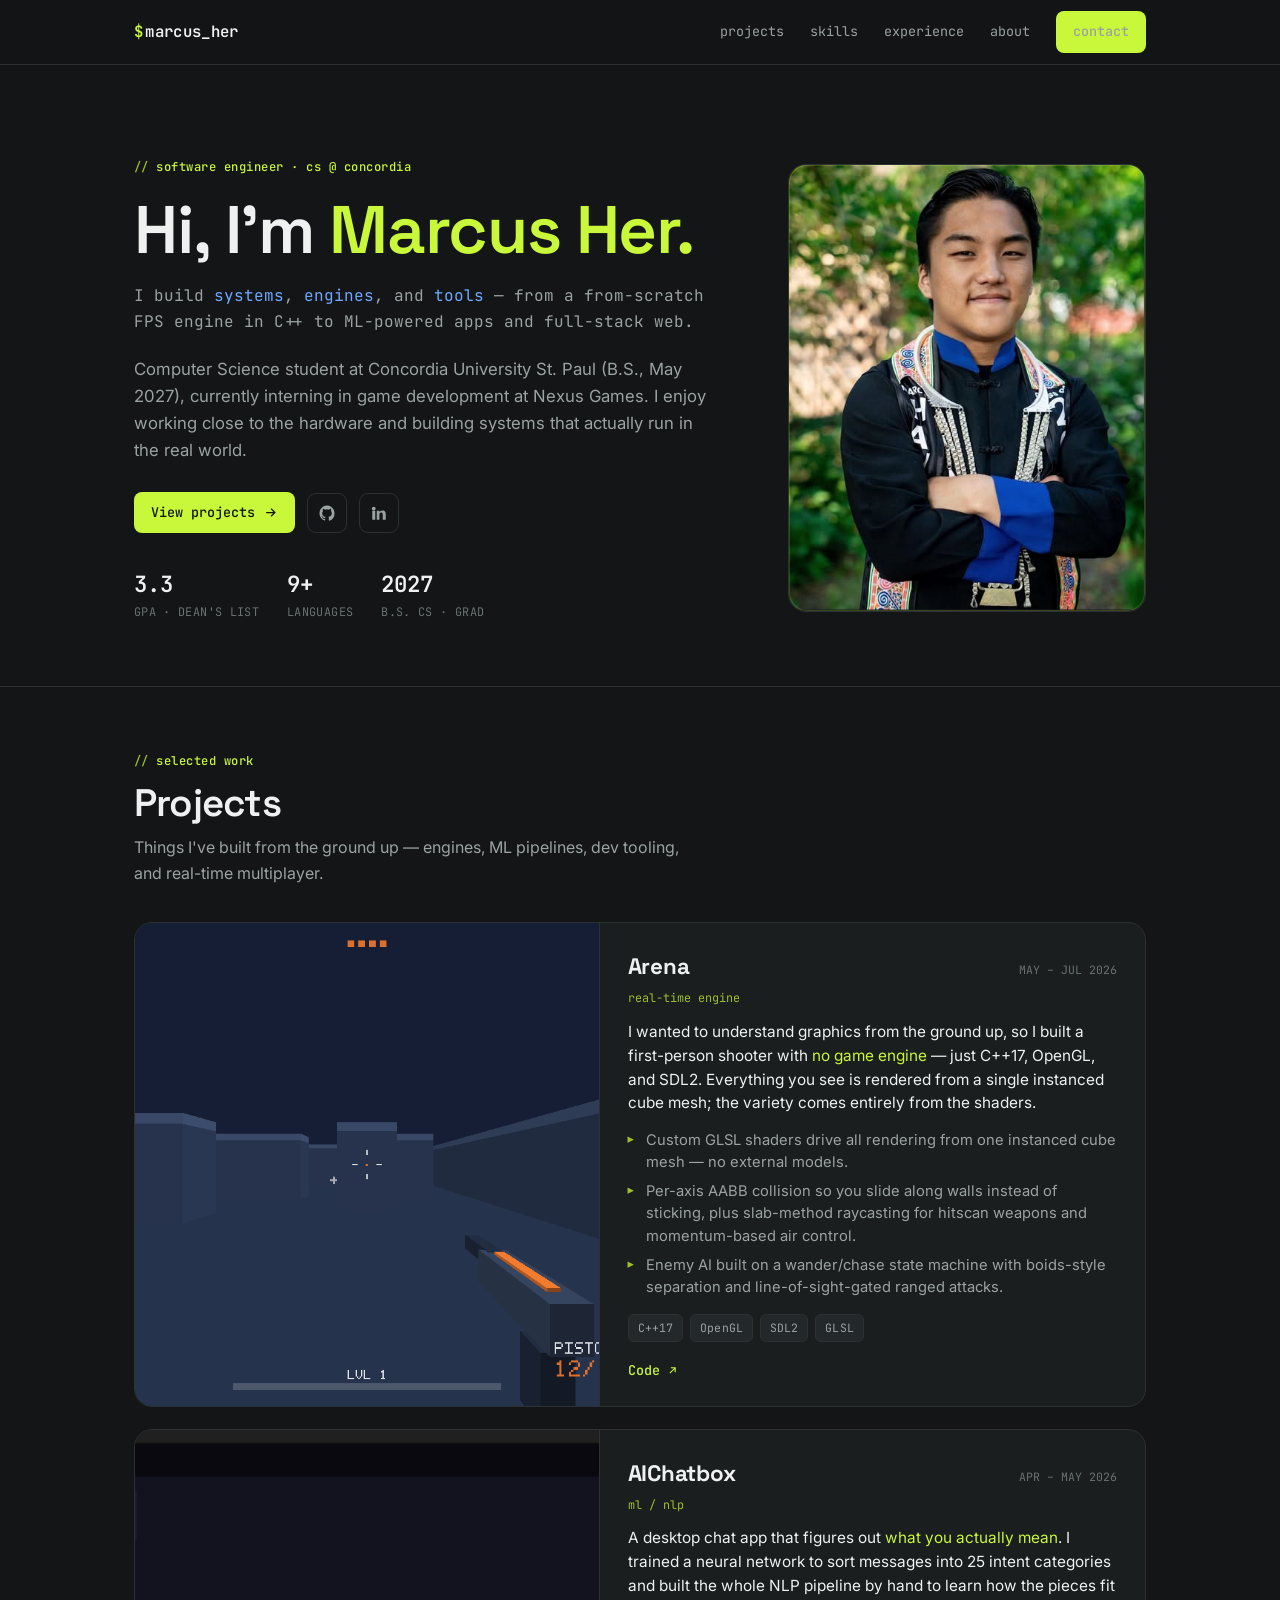
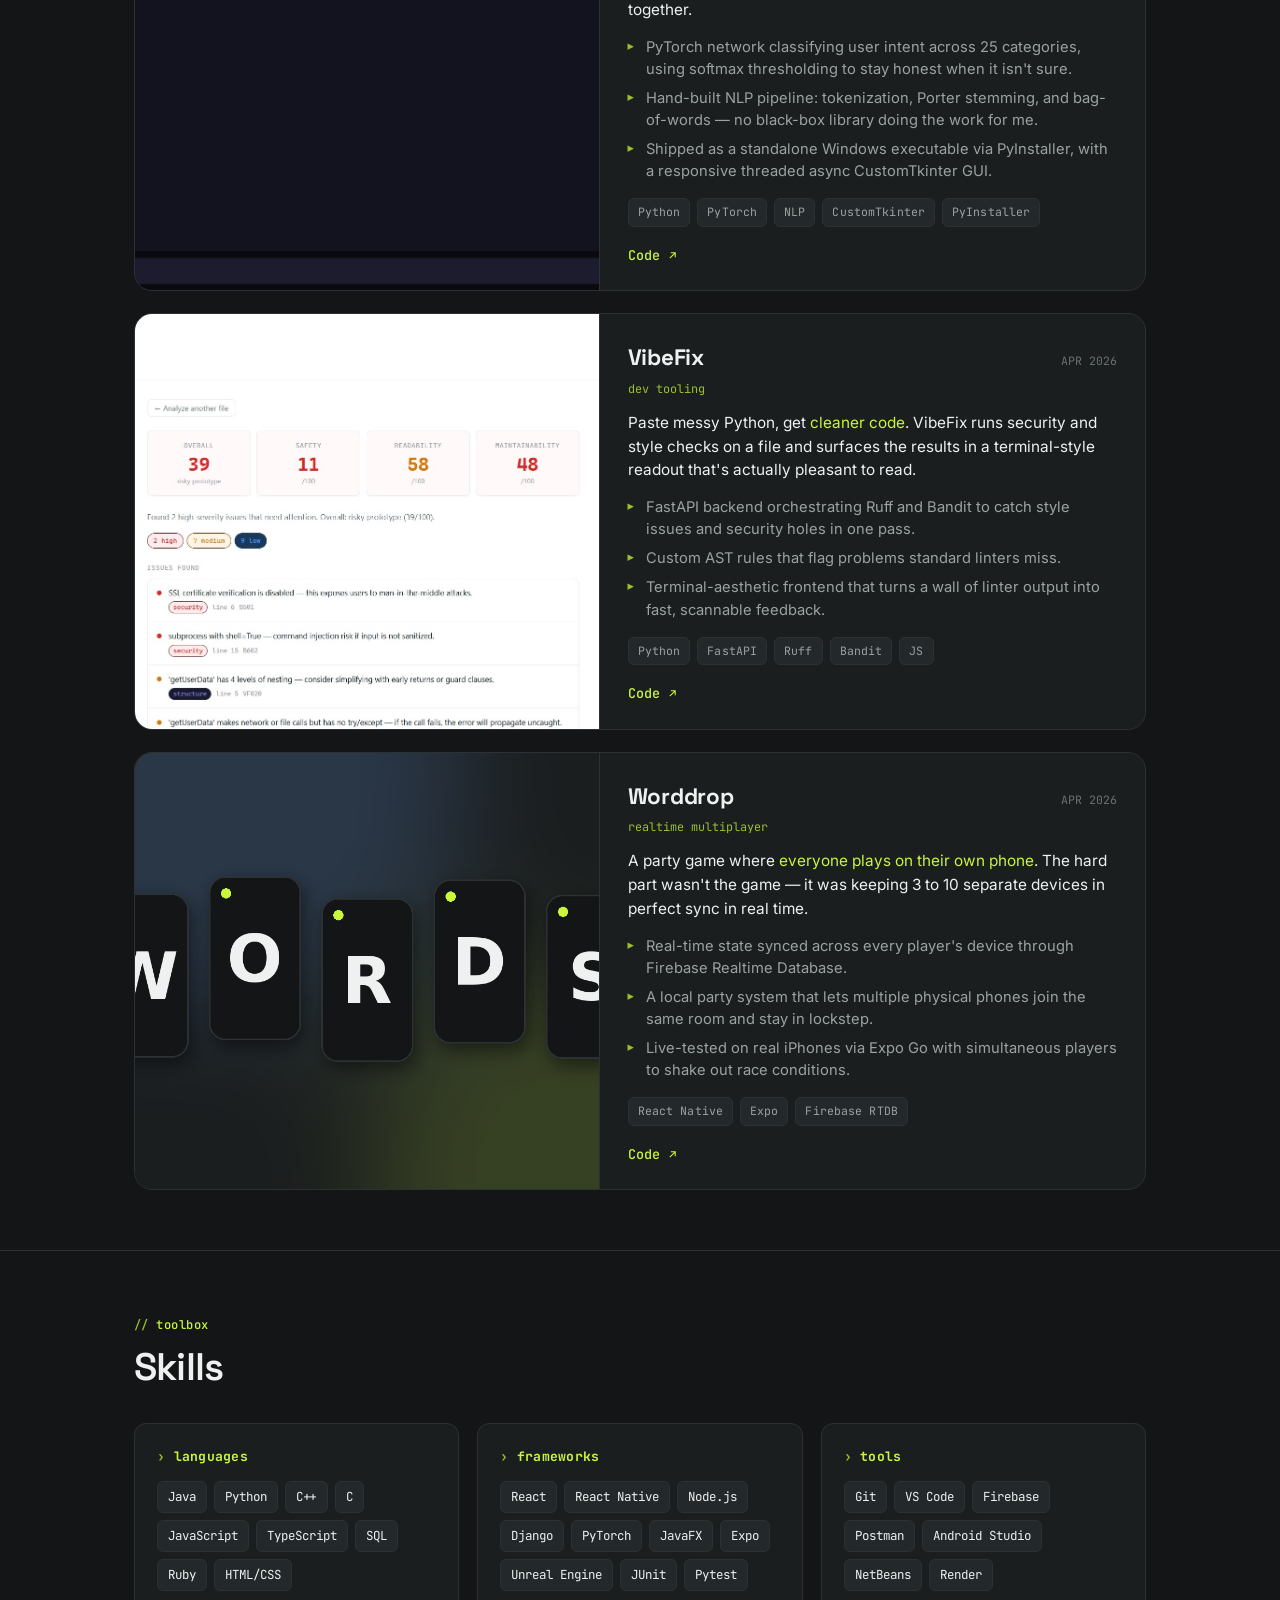
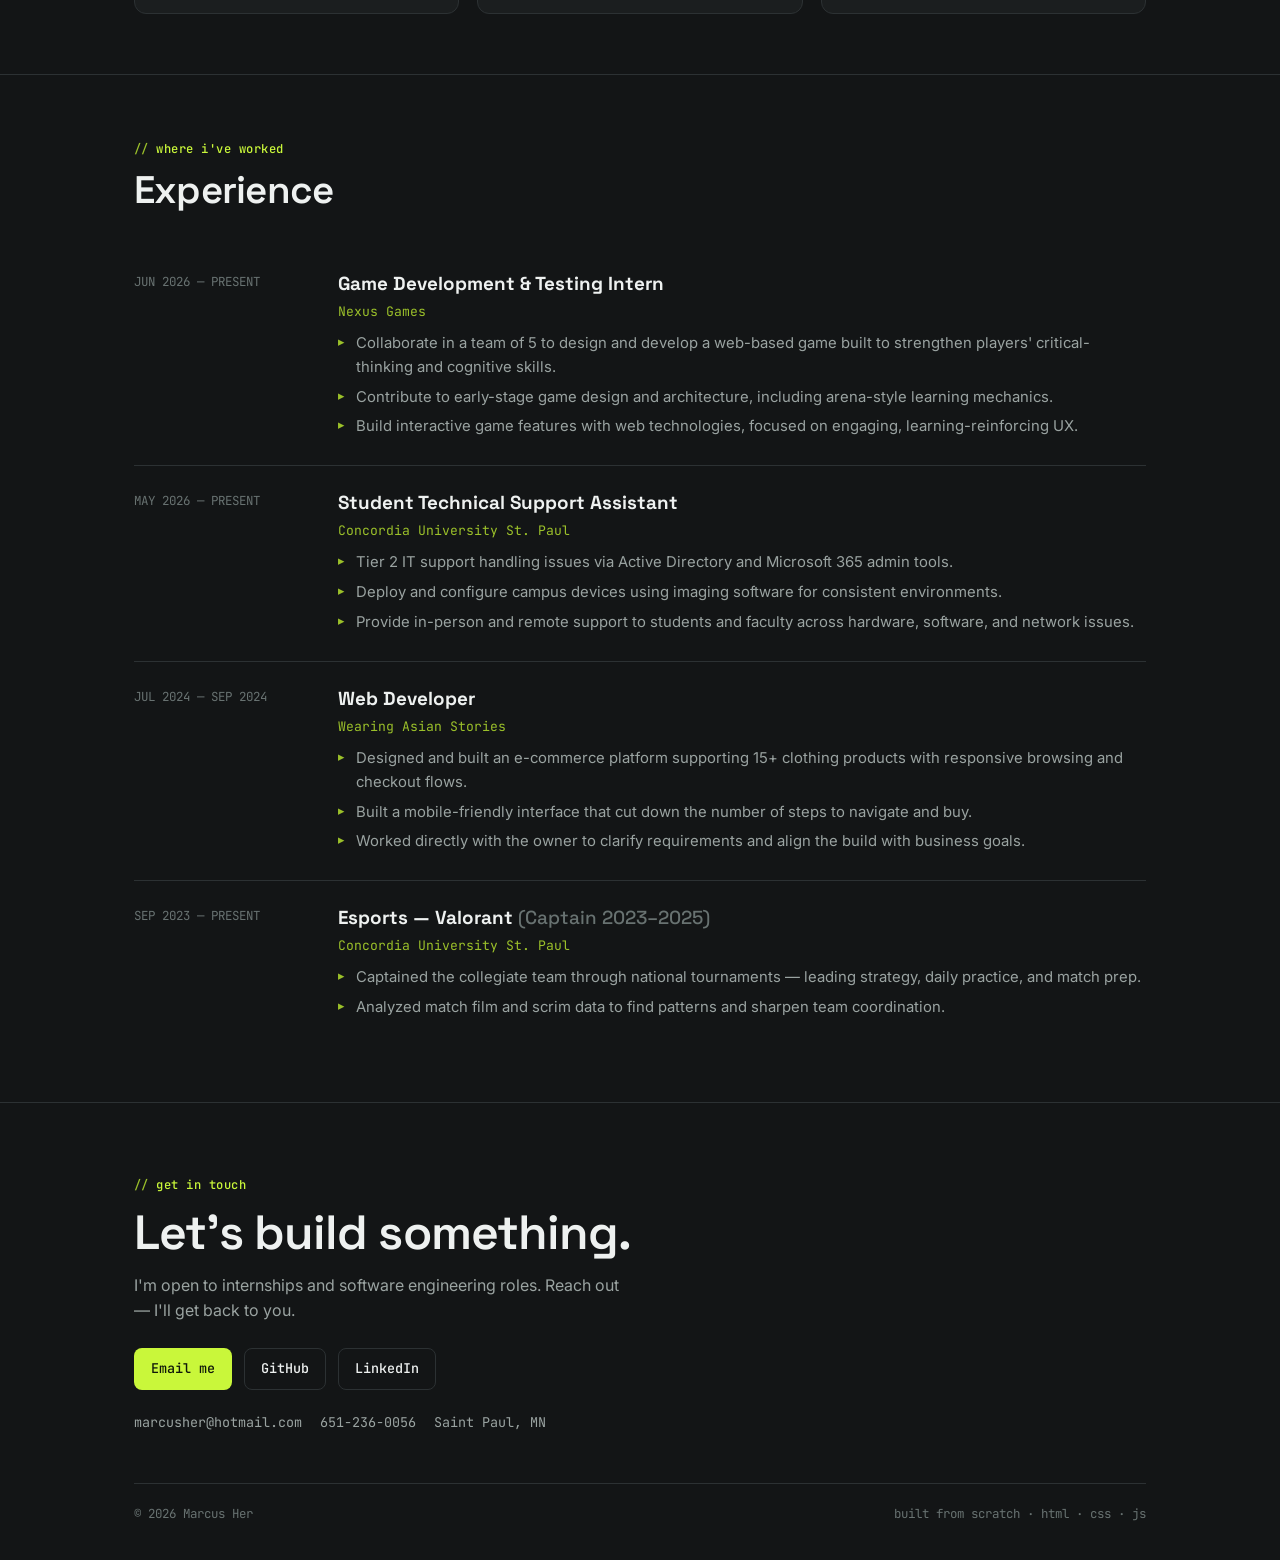
==== index.html @ b99a09b9 "Add files via upload" ====
<!DOCTYPE html>
<html lang="en">
<head>
  <meta charset="UTF-8" />
  <meta name="viewport" content="width=device-width, initial-scale=1.0" />
  <title>Marcus Her — Software Engineer</title>
  <meta name="description" content="Marcus Her — CS student & software engineer. Systems, game engines, ML tools, and full-stack apps." />

  <!-- Favicon -->
  <link rel="icon" href="favicon.ico" sizes="any" />
  <link rel="icon" type="image/png" sizes="32x32" href="favicon-32.png" />
  <link rel="icon" type="image/png" sizes="16x16" href="favicon-16.png" />
  <link rel="apple-touch-icon" href="apple-touch-icon.png" />
  <meta name="theme-color" content="#131516" />

  <!-- Open Graph / link previews -->
  <meta property="og:type" content="website" />
  <meta property="og:title" content="Marcus Her — Software Engineer" />
  <meta property="og:description" content="CS student & software engineer. Systems, game engines, ML tools, and full-stack apps." />
  <meta property="og:image" content="assets/marcus-grad.jpg" />
  <meta name="twitter:card" content="summary_large_image" />

  <link rel="preconnect" href="https://fonts.googleapis.com" />
  <link rel="preconnect" href="https://fonts.gstatic.com" crossorigin />
  <link href="https://fonts.googleapis.com/css2?family=Space+Grotesk:wght@500;600;700&family=Inter:wght@400;500;600&family=JetBrains+Mono:wght@400;500;600&display=swap" rel="stylesheet" />
  <link rel="stylesheet" href="style.css" />
</head>
<body>

  <header class="site-header">
    <div class="wrap nav">
      <a href="index.html" class="brand"><span class="prompt">$</span>marcus_her</a>
      <nav class="nav-links" id="navLinks">
        <a href="#projects">projects</a>
        <a href="#skills">skills</a>
        <a href="#experience">experience</a>
        <a href="about.html">about</a>
        <a href="#connect" class="btn btn-accent">contact</a>
      </nav>
      <button class="nav-toggle" id="navToggle" aria-label="Toggle menu" aria-expanded="false">
        <svg width="20" height="20" viewBox="0 0 24 24" fill="none" stroke="currentColor" stroke-width="2"><line x1="3" y1="6" x2="21" y2="6"/><line x1="3" y1="12" x2="21" y2="12"/><line x1="3" y1="18" x2="21" y2="18"/></svg>
      </button>
    </div>
  </header>

  <!-- Hero -->
  <section class="hero">
    <div class="wrap hero-grid">
      <div class="reveal">
        <span class="eyebrow">software engineer · cs @ concordia</span>
        <h1 class="display">Hi, I'm <span class="accent">Marcus Her.</span></h1>
        <p class="role mono">I build <span class="tok">systems</span>, <span class="tok">engines</span>, and <span class="tok">tools</span> — from a from-scratch FPS engine in C++ to ML-powered apps and full-stack web.</p>
        <p class="lead">Computer Science student at Concordia University St. Paul (B.S., May 2027), currently interning in game development at Nexus Games. I enjoy working close to the hardware and building systems that actually run in the real world.</p>
        <div class="hero-actions">
          <a href="#projects" class="btn btn-accent">View projects
            <svg width="15" height="15" viewBox="0 0 24 24" fill="none" stroke="currentColor" stroke-width="2"><path d="M5 12h14M13 6l6 6-6 6"/></svg>
          </a>
          <a href="https://github.com/MarcusHawj" target="_blank" rel="noopener" class="icon-btn" aria-label="GitHub">
            <svg width="18" height="18" viewBox="0 0 24 24" fill="currentColor"><path d="M12 2C6.48 2 2 6.58 2 12.25c0 4.53 2.87 8.37 6.84 9.73.5.1.68-.22.68-.49 0-.24-.01-.87-.01-1.71-2.78.62-3.37-1.22-3.37-1.22-.45-1.18-1.11-1.49-1.11-1.49-.91-.64.07-.62.07-.62 1 .07 1.53 1.06 1.53 1.06.89 1.56 2.34 1.11 2.91.85.09-.66.35-1.11.63-1.37-2.22-.26-4.56-1.14-4.56-5.07 0-1.12.39-2.03 1.03-2.75-.1-.26-.45-1.3.1-2.71 0 0 .84-.27 2.75 1.05a9.4 9.4 0 0 1 5 0c1.91-1.32 2.75-1.05 2.75-1.05.55 1.41.2 2.45.1 2.71.64.72 1.03 1.63 1.03 2.75 0 3.94-2.34 4.81-4.57 5.06.36.32.68.94.68 1.9 0 1.37-.01 2.47-.01 2.81 0 .27.18.6.69.49A10.02 10.02 0 0 0 22 12.25C22 6.58 17.52 2 12 2z"/></svg>
          </a>
          <a href="https://linkedin.com/in/marcus-her-5b224230a" target="_blank" rel="noopener" class="icon-btn" aria-label="LinkedIn">
            <svg width="18" height="18" viewBox="0 0 24 24" fill="currentColor"><path d="M4.98 3.5a2.5 2.5 0 1 1 0 5 2.5 2.5 0 0 1 0-5zM3 9h4v12H3zM9 9h3.8v1.7h.05c.53-1 1.83-2.05 3.77-2.05C20.4 8.65 21 11 21 14.06V21h-4v-6.2c0-1.48-.03-3.38-2.06-3.38-2.06 0-2.38 1.6-2.38 3.27V21H9z"/></svg>
          </a>
        </div>
        <div class="hero-stats">
          <div class="stat"><div class="n">3.3</div><div class="l">GPA · DEAN'S LIST</div></div>
          <div class="stat"><div class="n">9+</div><div class="l">LANGUAGES</div></div>
          <div class="stat"><div class="n">2027</div><div class="l">B.S. CS · GRAD</div></div>
        </div>
      </div>
      <div class="hero-photo reveal">
        <img src="assets/marcus-grad.jpg" alt="Marcus Her" />
      </div>
    </div>
  </section>

  <!-- Projects -->
  <section class="section" id="projects">
    <div class="wrap">
      <div class="section-head reveal">
        <span class="eyebrow">selected work</span>
        <h2 class="display">Projects</h2>
        <p>Things I've built from the ground up — engines, ML pipelines, dev tooling, and real-time multiplayer.</p>
      </div>

      <div class="projects">

        <!-- Arena -->
        <article class="card reveal">
          <div class="card-media"><img src="assets/project-game.png" alt="Arena FPS engine gameplay" /></div>
          <div class="card-body">
            <div class="card-top">
              <h3>Arena</h3>
              <span class="card-when">MAY – JUL 2026</span>
            </div>
            <div class="card-kind">real-time engine</div>
            <p class="card-lede">I wanted to understand graphics from the ground up, so I built a first-person shooter with <span class="hl">no game engine</span> — just C++17, OpenGL, and SDL2. Everything you see is rendered from a single instanced cube mesh; the variety comes entirely from the shaders.</p>
            <ul>
              <li>Custom GLSL shaders drive all rendering from one instanced cube mesh — no external models.</li>
              <li>Per-axis AABB collision so you slide along walls instead of sticking, plus slab-method raycasting for hitscan weapons and momentum-based air control.</li>
              <li>Enemy AI built on a wander/chase state machine with boids-style separation and line-of-sight-gated ranged attacks.</li>
            </ul>
            <div class="stack">
              <span class="tag">C++17</span><span class="tag">OpenGL</span><span class="tag">SDL2</span><span class="tag">GLSL</span>
            </div>
            <div class="card-links">
              <a href="https://github.com/MarcusHawj" target="_blank" rel="noopener" class="link-accent">Code
                <svg width="13" height="13" viewBox="0 0 24 24" fill="none" stroke="currentColor" stroke-width="2"><path d="M7 17 17 7M9 7h8v8"/></svg>
              </a>
            </div>
          </div>
        </article>

        <!-- AIChatbox -->
        <article class="card reveal">
          <div class="card-media"><img src="assets/project-aichatbox.png" alt="AIChatbox desktop app" /></div>
          <div class="card-body">
            <div class="card-top">
              <h3>AIChatbox</h3>
              <span class="card-when">APR – MAY 2026</span>
            </div>
            <div class="card-kind">ml / nlp</div>
            <p class="card-lede">A desktop chat app that figures out <span class="hl">what you actually mean</span>. I trained a neural network to sort messages into 25 intent categories and built the whole NLP pipeline by hand to learn how the pieces fit together.</p>
            <ul>
              <li>PyTorch network classifying user intent across 25 categories, using softmax thresholding to stay honest when it isn't sure.</li>
              <li>Hand-built NLP pipeline: tokenization, Porter stemming, and bag-of-words — no black-box library doing the work for me.</li>
              <li>Shipped as a standalone Windows executable via PyInstaller, with a responsive threaded async CustomTkinter GUI.</li>
            </ul>
            <div class="stack">
              <span class="tag">Python</span><span class="tag">PyTorch</span><span class="tag">NLP</span><span class="tag">CustomTkinter</span><span class="tag">PyInstaller</span>
            </div>
            <div class="card-links">
              <a href="https://github.com/MarcusHawj" target="_blank" rel="noopener" class="link-accent">Code
                <svg width="13" height="13" viewBox="0 0 24 24" fill="none" stroke="currentColor" stroke-width="2"><path d="M7 17 17 7M9 7h8v8"/></svg>
              </a>
            </div>
          </div>
        </article>

        <!-- VibeFix -->
        <article class="card reveal">
          <div class="card-media"><img src="assets/project-vibefix.jpg" alt="VibeFix code analysis web app" /></div>
          <div class="card-body">
            <div class="card-top">
              <h3>VibeFix</h3>
              <span class="card-when">APR 2026</span>
            </div>
            <div class="card-kind">dev tooling</div>
            <p class="card-lede">Paste messy Python, get <span class="hl">cleaner code</span>. VibeFix runs security and style checks on a file and surfaces the results in a terminal-style readout that's actually pleasant to read.</p>
            <ul>
              <li>FastAPI backend orchestrating Ruff and Bandit to catch style issues and security holes in one pass.</li>
              <li>Custom AST rules that flag problems standard linters miss.</li>
              <li>Terminal-aesthetic frontend that turns a wall of linter output into fast, scannable feedback.</li>
            </ul>
            <div class="stack">
              <span class="tag">Python</span><span class="tag">FastAPI</span><span class="tag">Ruff</span><span class="tag">Bandit</span><span class="tag">JS</span>
            </div>
            <div class="card-links">
              <a href="https://github.com/MarcusHawj" target="_blank" rel="noopener" class="link-accent">Code
                <svg width="13" height="13" viewBox="0 0 24 24" fill="none" stroke="currentColor" stroke-width="2"><path d="M7 17 17 7M9 7h8v8"/></svg>
              </a>
            </div>
          </div>
        </article>

        <!-- Worddrop -->
        <article class="card reveal">
          <div class="card-media"><img src="assets/project-worddrop.png" alt="Worddrop multiplayer party game" /></div>
          <div class="card-body">
            <div class="card-top">
              <h3>Worddrop</h3>
              <span class="card-when">APR 2026</span>
            </div>
            <div class="card-kind">realtime multiplayer</div>
            <p class="card-lede">A party game where <span class="hl">everyone plays on their own phone</span>. The hard part wasn't the game — it was keeping 3 to 10 separate devices in perfect sync in real time.</p>
            <ul>
              <li>Real-time state synced across every player's device through Firebase Realtime Database.</li>
              <li>A local party system that lets multiple physical phones join the same room and stay in lockstep.</li>
              <li>Live-tested on real iPhones via Expo Go with simultaneous players to shake out race conditions.</li>
            </ul>
            <div class="stack">
              <span class="tag">React Native</span><span class="tag">Expo</span><span class="tag">Firebase RTDB</span>
            </div>
            <div class="card-links">
              <a href="https://github.com/MarcusHawj" target="_blank" rel="noopener" class="link-accent">Code
                <svg width="13" height="13" viewBox="0 0 24 24" fill="none" stroke="currentColor" stroke-width="2"><path d="M7 17 17 7M9 7h8v8"/></svg>
              </a>
            </div>
          </div>
        </article>

      </div>
    </div>
  </section>

  <!-- Skills -->
  <section class="section" id="skills">
    <div class="wrap">
      <div class="section-head reveal">
        <span class="eyebrow">toolbox</span>
        <h2 class="display">Skills</h2>
      </div>
      <div class="skills-grid reveal">
        <div class="skill-col">
          <h4>languages</h4>
          <div class="chips">
            <span class="chip">Java</span><span class="chip">Python</span><span class="chip">C++</span><span class="chip">C</span><span class="chip">JavaScript</span><span class="chip">TypeScript</span><span class="chip">SQL</span><span class="chip">Ruby</span><span class="chip">HTML/CSS</span>
          </div>
        </div>
        <div class="skill-col">
          <h4>frameworks</h4>
          <div class="chips">
            <span class="chip">React</span><span class="chip">React Native</span><span class="chip">Node.js</span><span class="chip">Django</span><span class="chip">PyTorch</span><span class="chip">JavaFX</span><span class="chip">Expo</span><span class="chip">Unreal Engine</span><span class="chip">JUnit</span><span class="chip">Pytest</span>
          </div>
        </div>
        <div class="skill-col">
          <h4>tools</h4>
          <div class="chips">
            <span class="chip">Git</span><span class="chip">VS Code</span><span class="chip">Firebase</span><span class="chip">Postman</span><span class="chip">Android Studio</span><span class="chip">NetBeans</span><span class="chip">Render</span>
          </div>
        </div>
      </div>
    </div>
  </section>

  <!-- Experience -->
  <section class="section" id="experience">
    <div class="wrap">
      <div class="section-head reveal">
        <span class="eyebrow">where i've worked</span>
        <h2 class="display">Experience</h2>
      </div>
      <div class="xp reveal">
        <div class="xp-item">
          <div class="xp-when">JUN 2026 — PRESENT</div>
          <div>
            <h3 class="xp-role">Game Development & Testing Intern</h3>
            <div class="xp-org">Nexus Games</div>
            <ul class="xp-body">
              <li>Collaborate in a team of 5 to design and develop a web-based game built to strengthen players' critical-thinking and cognitive skills.</li>
              <li>Contribute to early-stage game design and architecture, including arena-style learning mechanics.</li>
              <li>Build interactive game features with web technologies, focused on engaging, learning-reinforcing UX.</li>
            </ul>
          </div>
        </div>
        <div class="xp-item">
          <div class="xp-when">MAY 2026 — PRESENT</div>
          <div>
            <h3 class="xp-role">Student Technical Support Assistant</h3>
            <div class="xp-org">Concordia University St. Paul</div>
            <ul class="xp-body">
              <li>Tier 2 IT support handling issues via Active Directory and Microsoft 365 admin tools.</li>
              <li>Deploy and configure campus devices using imaging software for consistent environments.</li>
              <li>Provide in-person and remote support to students and faculty across hardware, software, and network issues.</li>
            </ul>
          </div>
        </div>
        <div class="xp-item">
          <div class="xp-when">JUL 2024 — SEP 2024</div>
          <div>
            <h3 class="xp-role">Web Developer</h3>
            <div class="xp-org">Wearing Asian Stories</div>
            <ul class="xp-body">
              <li>Designed and built an e-commerce platform supporting 15+ clothing products with responsive browsing and checkout flows.</li>
              <li>Built a mobile-friendly interface that cut down the number of steps to navigate and buy.</li>
              <li>Worked directly with the owner to clarify requirements and align the build with business goals.</li>
            </ul>
          </div>
        </div>
        <div class="xp-item">
          <div class="xp-when">SEP 2023 — PRESENT</div>
          <div>
            <h3 class="xp-role">Esports — Valorant <span style="color:var(--faint);font-weight:500;">(Captain 2023–2025)</span></h3>
            <div class="xp-org">Concordia University St. Paul</div>
            <ul class="xp-body">
              <li>Captained the collegiate team through national tournaments — leading strategy, daily practice, and match prep.</li>
              <li>Analyzed match film and scrim data to find patterns and sharpen team coordination.</li>
            </ul>
          </div>
        </div>
      </div>
    </div>
  </section>

  <!-- Connect -->
  <footer class="connect" id="connect">
    <div class="wrap reveal">
      <span class="eyebrow">get in touch</span>
      <h2 class="display">Let's build something.</h2>
      <p>I'm open to internships and software engineering roles. Reach out — I'll get back to you.</p>
      <div class="connect-links">
        <a href="mailto:marcusher@hotmail.com" class="btn btn-accent">Email me</a>
        <a href="https://github.com/MarcusHawj" target="_blank" rel="noopener" class="btn btn-ghost">GitHub</a>
        <a href="https://linkedin.com/in/marcus-her-5b224230a" target="_blank" rel="noopener" class="btn btn-ghost">LinkedIn</a>
      </div>
      <div class="contact-line">
        <a href="mailto:marcusher@hotmail.com">marcusher@hotmail.com</a>
        <a href="tel:6512360056">651-236-0056</a>
        <span>Saint Paul, MN</span>
      </div>
      <div class="foot">
        <span>© 2026 Marcus Her</span>
        <span>built from scratch · html · css · js</span>
      </div>
    </div>
  </footer>

  <script src="main.js"></script>
</body>
</html>
---- style.css ----
/* ============================================================
   Marcus Her — SWE Portfolio
   Clean modern engineering aesthetic. Dark theme, lime accent,
   subtle monospace metadata.
   ============================================================ */

:root {
  --bg:        #131516;
  --surface:   #1b1e1f;
  --surface-2: #23282a;
  --line:      #2c3133;
  --line-soft: #21262800;
  --text:      #eef1f0;
  --muted:     #9aa3a1;
  --faint:     #687271;
  --accent:    #c9f73a;
  --accent-dim:#9bc02a;
  --accent-ink:#10180a;
  --blue:      #6ea8fe;

  --maxw: 1060px;
  --radius: 12px;
  --radius-lg: 18px;

  --font-display: "Space Grotesk", system-ui, sans-serif;
  --font-body: "Inter", system-ui, -apple-system, Segoe UI, Roboto, sans-serif;
  --font-mono: "JetBrains Mono", ui-monospace, SFMono-Regular, Menlo, monospace;
}

* { box-sizing: border-box; }
html { scroll-behavior: smooth; }

body {
  margin: 0;
  background: var(--bg);
  color: var(--text);
  font-family: var(--font-body);
  font-size: 16px;
  line-height: 1.6;
  -webkit-font-smoothing: antialiased;
}

img { display: block; max-width: 100%; }
a { color: inherit; text-decoration: none; }

.wrap {
  width: 100%;
  max-width: var(--maxw);
  margin: 0 auto;
  padding: 0 24px;
}

/* type helpers */
.display {
  font-family: var(--font-display);
  font-weight: 600;
  letter-spacing: -0.02em;
  line-height: 1.05;
}
.mono { font-family: var(--font-mono); }

.eyebrow {
  font-family: var(--font-mono);
  font-size: 0.76rem;
  letter-spacing: 0.04em;
  color: var(--accent);
  font-weight: 500;
}
.eyebrow::before { content: "// "; color: var(--accent-dim); }

/* ============================================================
   Header
   ============================================================ */
.site-header {
  position: sticky; top: 0; z-index: 50;
  background: rgba(19,21,22,0.85);
  backdrop-filter: blur(12px);
  border-bottom: 1px solid var(--line);
}
.nav {
  display: flex; align-items: center; justify-content: space-between;
  height: 64px;
}
.brand {
  font-family: var(--font-mono);
  font-size: 0.98rem;
  font-weight: 600;
  letter-spacing: 0.02em;
}
.brand .prompt { color: var(--accent); margin-right: 2px; }

.nav-links { display: flex; align-items: center; gap: 26px; }
.nav-links a {
  font-family: var(--font-mono);
  font-size: 0.84rem;
  color: var(--muted);
  transition: color 0.18s;
}
.nav-links a:hover, .nav-links a.active { color: var(--text); }
.nav-links a.active { color: var(--accent); }

.btn {
  display: inline-flex; align-items: center; gap: 8px;
  font-family: var(--font-mono);
  font-weight: 500; font-size: 0.84rem;
  padding: 9px 16px;
  border-radius: 8px;
  border: 1px solid transparent;
  cursor: pointer;
  transition: transform 0.15s ease, background 0.18s, color 0.18s, border-color 0.18s;
}
.btn-accent { background: var(--accent); color: var(--accent-ink); }
.btn-accent:hover { transform: translateY(-2px); }
.btn-ghost { background: transparent; color: var(--text); border-color: var(--line); }
.btn-ghost:hover { border-color: var(--accent); color: var(--accent); }

.nav-toggle { display: none; }

/* ============================================================
   Hero
   ============================================================ */
.hero { padding: 88px 0 64px; }
.hero-grid {
  display: grid;
  grid-template-columns: 1.25fr 0.75fr;
  gap: 56px; align-items: center;
}
.hero h1 {
  font-size: clamp(2.6rem, 6vw, 4.2rem);
  margin: 16px 0 0;
}
.hero h1 .accent { color: var(--accent); }
.hero .role {
  font-family: var(--font-mono);
  font-size: 1rem;
  color: var(--muted);
  margin: 18px 0 0;
}
.hero .role .tok { color: var(--blue); }
.hero p.lead {
  color: var(--muted);
  font-size: 1.05rem;
  max-width: 52ch;
  margin: 22px 0 28px;
}
.hero-actions { display: flex; align-items: center; gap: 12px; flex-wrap: wrap; }
.icon-btn {
  width: 40px; height: 40px;
  display: inline-grid; place-items: center;
  border-radius: 9px;
  border: 1px solid var(--line);
  color: var(--muted);
  transition: color 0.18s, border-color 0.18s, transform 0.15s;
}
.icon-btn:hover { color: var(--accent); border-color: var(--accent); transform: translateY(-2px); }

.hero-photo {
  position: relative;
  border-radius: var(--radius-lg);
  overflow: hidden;
  border: 1px solid var(--line);
  aspect-ratio: 4 / 5;
  background: var(--surface);
}
.hero-photo img { width: 100%; height: 100%; object-fit: cover; filter: grayscale(0.12) contrast(1.02); }
.hero-photo::after {
  content: ""; position: absolute; inset: 0;
  box-shadow: inset 0 0 0 1px rgba(201,247,58,0.18);
  border-radius: var(--radius-lg); pointer-events: none;
}

/* quick stat row */
.hero-stats {
  display: flex; gap: 28px; margin-top: 34px; flex-wrap: wrap;
  font-family: var(--font-mono);
}
.hero-stats .stat .n { font-size: 1.4rem; font-weight: 600; color: var(--text); }
.hero-stats .stat .l { font-size: 0.74rem; color: var(--faint); letter-spacing: 0.03em; }

/* ============================================================
   Sections
   ============================================================ */
.section { padding: 60px 0; border-top: 1px solid var(--line); }
.section-head { margin-bottom: 36px; }
.section-head h2 { font-size: clamp(1.7rem, 4vw, 2.4rem); margin: 10px 0 0; }
.section-head p { color: var(--muted); margin: 12px 0 0; max-width: 56ch; }

/* ============================================================
   Projects
   ============================================================ */
.projects { display: grid; gap: 22px; }
.card {
  display: grid;
  grid-template-columns: 0.92fr 1.08fr;
  background: var(--surface);
  border: 1px solid var(--line);
  border-radius: var(--radius-lg);
  overflow: hidden;
  transition: border-color 0.2s, transform 0.2s;
}
.card:hover { border-color: var(--accent-dim); transform: translateY(-3px); }
.card-media {
  background: var(--surface-2);
  border-right: 1px solid var(--line);
  overflow: hidden;
  min-height: 100%;
  display: flex; align-items: center; justify-content: center;
}
.card-media img { width: 100%; height: 100%; object-fit: cover; }
.card-media.placeholder {
  position: relative;
  background:
    radial-gradient(120% 120% at 20% 0%, rgba(110,168,254,0.10), transparent 60%),
    radial-gradient(120% 120% at 90% 100%, rgba(201,247,58,0.10), transparent 55%),
    var(--surface-2);
}
.card-media.placeholder .glyph {
  font-family: var(--font-mono);
  font-size: 3.4rem; color: var(--faint); letter-spacing: -2px;
}

.card-body { padding: 26px 28px 24px; }
.card-top {
  display: flex; align-items: baseline; justify-content: space-between; gap: 12px;
  margin-bottom: 4px;
}
.card-top h3 { font-family: var(--font-display); font-size: 1.4rem; margin: 0; letter-spacing: -0.01em; }
.card-when { font-family: var(--font-mono); font-size: 0.72rem; color: var(--faint); white-space: nowrap; }
.card-kind { font-family: var(--font-mono); font-size: 0.74rem; color: var(--accent-dim); margin-bottom: 12px; }
.card-lede { color: var(--text); font-size: 0.96rem; line-height: 1.55; margin: 0 0 14px; }
.card-lede .hl { color: var(--accent); }

.card-body ul {
  list-style: none; margin: 0 0 16px; padding: 0;
  display: grid; gap: 7px;
}
.card-body ul li {
  position: relative; padding-left: 18px;
  color: var(--muted); font-size: 0.92rem; line-height: 1.5;
}
.card-body ul li::before {
  content: "▸"; position: absolute; left: 0; top: 0;
  color: var(--accent-dim); font-size: 0.8rem;
}

.stack { display: flex; flex-wrap: wrap; gap: 7px; margin-bottom: 18px; }
.tag {
  font-family: var(--font-mono);
  font-size: 0.72rem; letter-spacing: 0.01em;
  padding: 4px 9px; border-radius: 6px;
  background: var(--surface-2);
  border: 1px solid var(--line);
  color: var(--muted);
}
.card-links { display: flex; gap: 16px; align-items: center; }
.link-accent {
  font-family: var(--font-mono);
  color: var(--accent); font-weight: 500; font-size: 0.84rem;
  display: inline-flex; align-items: center; gap: 6px;
}
.link-accent:hover { text-decoration: underline; }
.link-muted { font-family: var(--font-mono); color: var(--muted); font-size: 0.84rem; }
.link-muted:hover { color: var(--text); }

/* ============================================================
   Skills
   ============================================================ */
.skills-grid {
  display: grid; grid-template-columns: repeat(3, 1fr); gap: 18px;
}
.skill-col {
  background: var(--surface);
  border: 1px solid var(--line);
  border-radius: var(--radius);
  padding: 22px;
}
.skill-col h4 {
  font-family: var(--font-mono);
  font-size: 0.82rem; letter-spacing: 0.02em;
  color: var(--accent); margin: 0 0 14px;
  text-transform: lowercase;
}
.skill-col h4::before { content: "› "; color: var(--accent-dim); }
.chips { display: flex; flex-wrap: wrap; gap: 7px; }
.chip {
  font-family: var(--font-mono);
  font-size: 0.78rem;
  padding: 5px 10px; border-radius: 6px;
  background: var(--surface-2); border: 1px solid var(--line);
  color: var(--text);
}

/* ============================================================
   Experience / timeline
   ============================================================ */
.xp { display: grid; gap: 4px; }
.xp-item {
  display: grid;
  grid-template-columns: 180px 1fr;
  gap: 24px;
  padding: 22px 0;
  border-top: 1px solid var(--line);
}
.xp-item:first-child { border-top: none; }
.xp-when { font-family: var(--font-mono); font-size: 0.78rem; color: var(--faint); padding-top: 3px; }
.xp-role { font-family: var(--font-display); font-size: 1.18rem; margin: 0 0 2px; }
.xp-org { color: var(--accent-dim); font-family: var(--font-mono); font-size: 0.82rem; margin-bottom: 10px; }
.xp-body { list-style: none; margin: 0; padding: 0; display: grid; gap: 6px; }
.xp-body li { position: relative; padding-left: 18px; color: var(--muted); font-size: 0.93rem; }
.xp-body li::before { content: "▸"; position: absolute; left: 0; color: var(--accent-dim); font-size: 0.8rem; }

/* education / about row */
.two-col { display: grid; grid-template-columns: 1fr 1fr; gap: 40px; }
.edu-card, .about-card {
  background: var(--surface);
  border: 1px solid var(--line);
  border-radius: var(--radius);
  padding: 24px;
}
.edu-card h4 { font-family: var(--font-display); margin: 0 0 4px; font-size: 1.15rem; }
.edu-card .sub { font-family: var(--font-mono); font-size: 0.8rem; color: var(--accent-dim); margin-bottom: 12px; }
.edu-card p { color: var(--muted); font-size: 0.92rem; margin: 6px 0; }
.edu-card .label { color: var(--text); font-weight: 600; }

/* about page intro */
.about-intro { display: grid; grid-template-columns: 1fr 0.7fr; gap: 48px; align-items: center; }
.about-intro p { color: var(--muted); font-size: 1.05rem; margin: 0 0 16px; }
.about-photo {
  border-radius: var(--radius-lg);
  overflow: hidden; border: 1px solid var(--line);
  aspect-ratio: 4/5;
}
.about-photo img { width: 100%; height: 100%; object-fit: cover; filter: grayscale(0.1); }

/* ============================================================
   Connect / footer
   ============================================================ */
.connect { border-top: 1px solid var(--line); padding: 68px 0 36px; }
.connect h2 { font-size: clamp(1.9rem, 5vw, 3rem); margin: 12px 0 14px; }
.connect p { color: var(--muted); max-width: 50ch; margin: 0 0 24px; }
.connect-links { display: flex; gap: 12px; flex-wrap: wrap; align-items: center; }
.contact-line {
  font-family: var(--font-mono); font-size: 0.84rem; color: var(--muted);
  margin-top: 22px; display: flex; gap: 18px; flex-wrap: wrap;
}
.contact-line a:hover { color: var(--accent); }

.foot {
  margin-top: 50px; padding-top: 20px;
  border-top: 1px solid var(--line);
  display: flex; justify-content: space-between;
  color: var(--faint); font-size: 0.78rem;
  font-family: var(--font-mono);
  flex-wrap: wrap; gap: 10px;
}

/* reveal */
.reveal { opacity: 0; transform: translateY(16px); transition: opacity 0.55s ease, transform 0.55s ease; }
.reveal.in { opacity: 1; transform: none; }
@media (prefers-reduced-motion: reduce) {
  .reveal { opacity: 1; transform: none; transition: none; }
  html { scroll-behavior: auto; }
}

/* ============================================================
   Responsive
   ============================================================ */
@media (max-width: 880px) {
  .hero-grid, .card, .skills-grid, .two-col, .about-intro { grid-template-columns: 1fr; }
  .hero { padding-top: 52px; }
  .hero-photo { max-width: 320px; order: -1; }
  .card-media { border-right: none; border-bottom: 1px solid var(--line); aspect-ratio: 16/9; min-height: 0; }
  .xp-item { grid-template-columns: 1fr; gap: 6px; }
  .about-photo { max-width: 320px; }

  .nav-links {
    position: fixed; inset: 64px 0 auto 0;
    flex-direction: column; align-items: flex-start; gap: 0;
    background: var(--surface); border-bottom: 1px solid var(--line);
    padding: 8px 24px 16px;
    transform: translateY(-130%); transition: transform 0.28s ease;
  }
  .nav-links.open { transform: none; }
  .nav-links a { padding: 12px 0; width: 100%; border-bottom: 1px solid var(--line); }
  .nav-links .btn { margin-top: 10px; }
  .nav-toggle {
    display: inline-grid; place-items: center;
    width: 40px; height: 40px;
    background: transparent; border: 1px solid var(--line);
    border-radius: 9px; color: var(--text); cursor: pointer;
  }
}
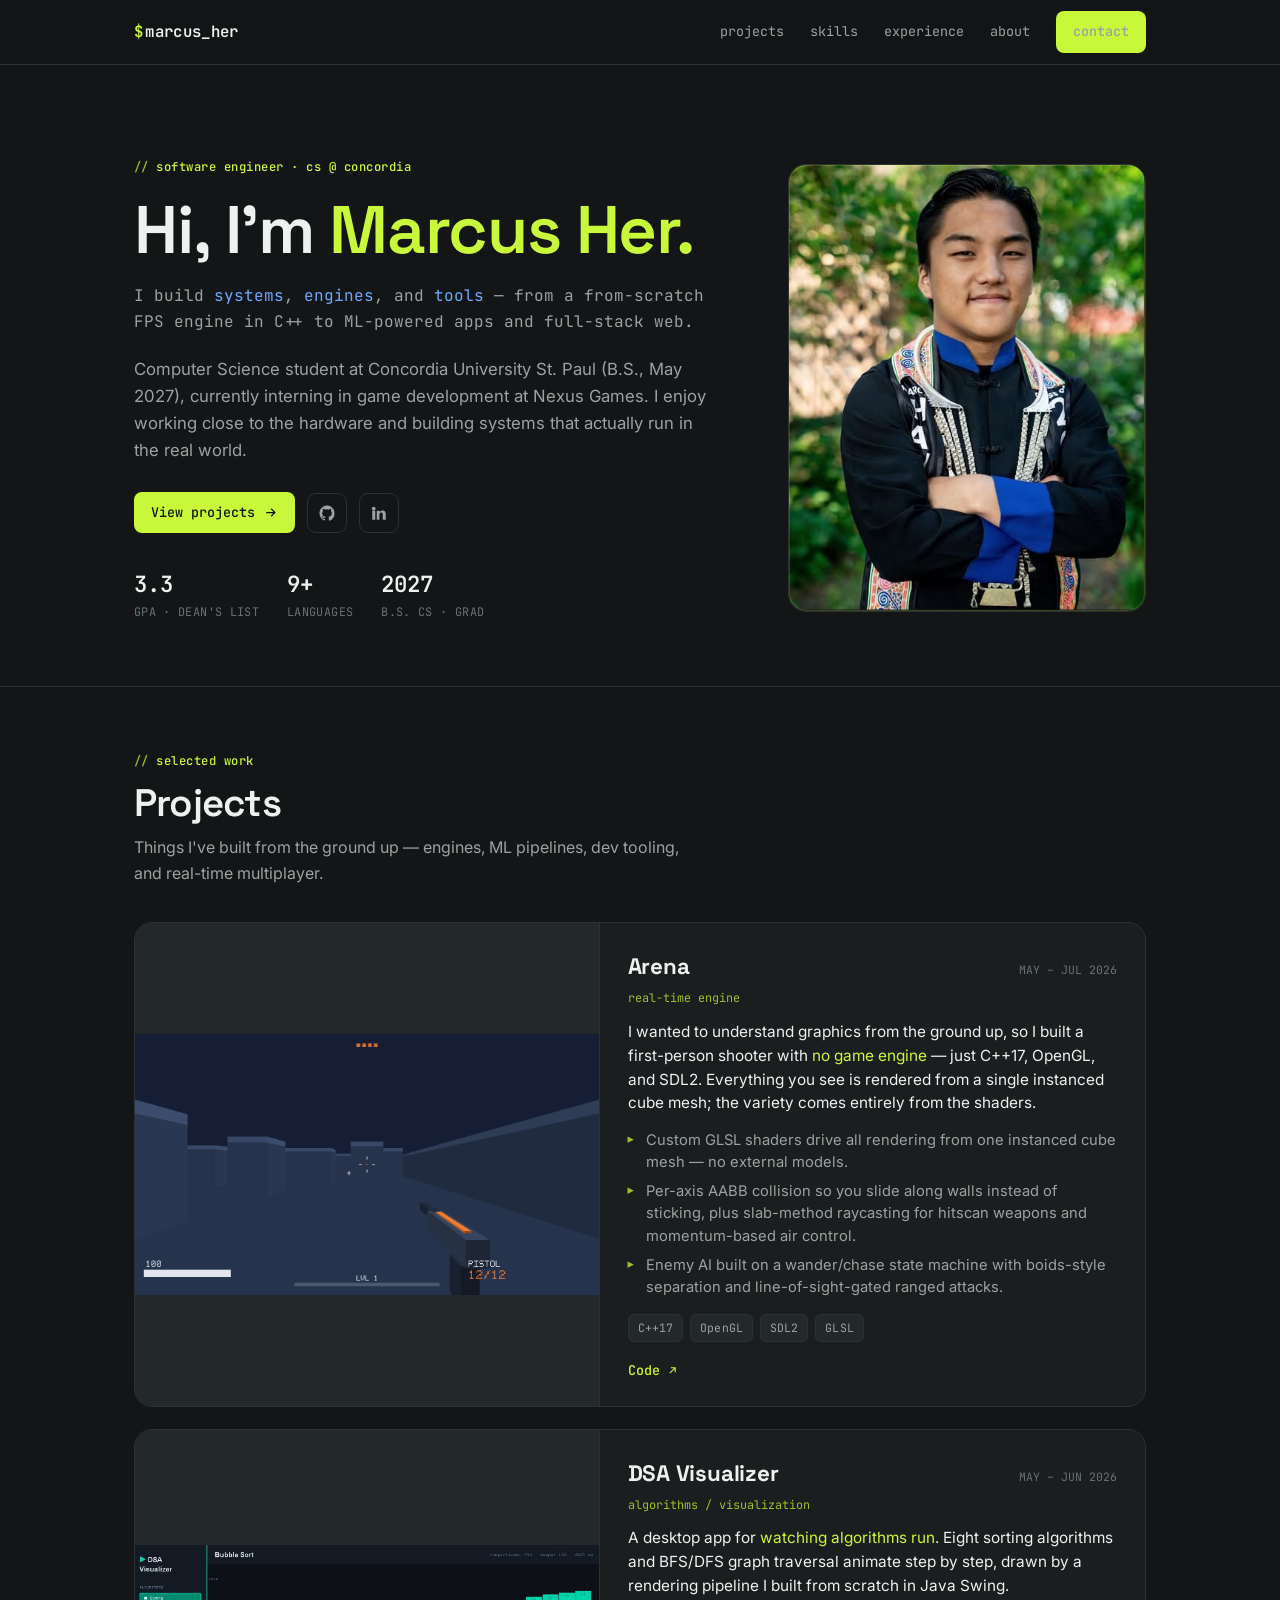
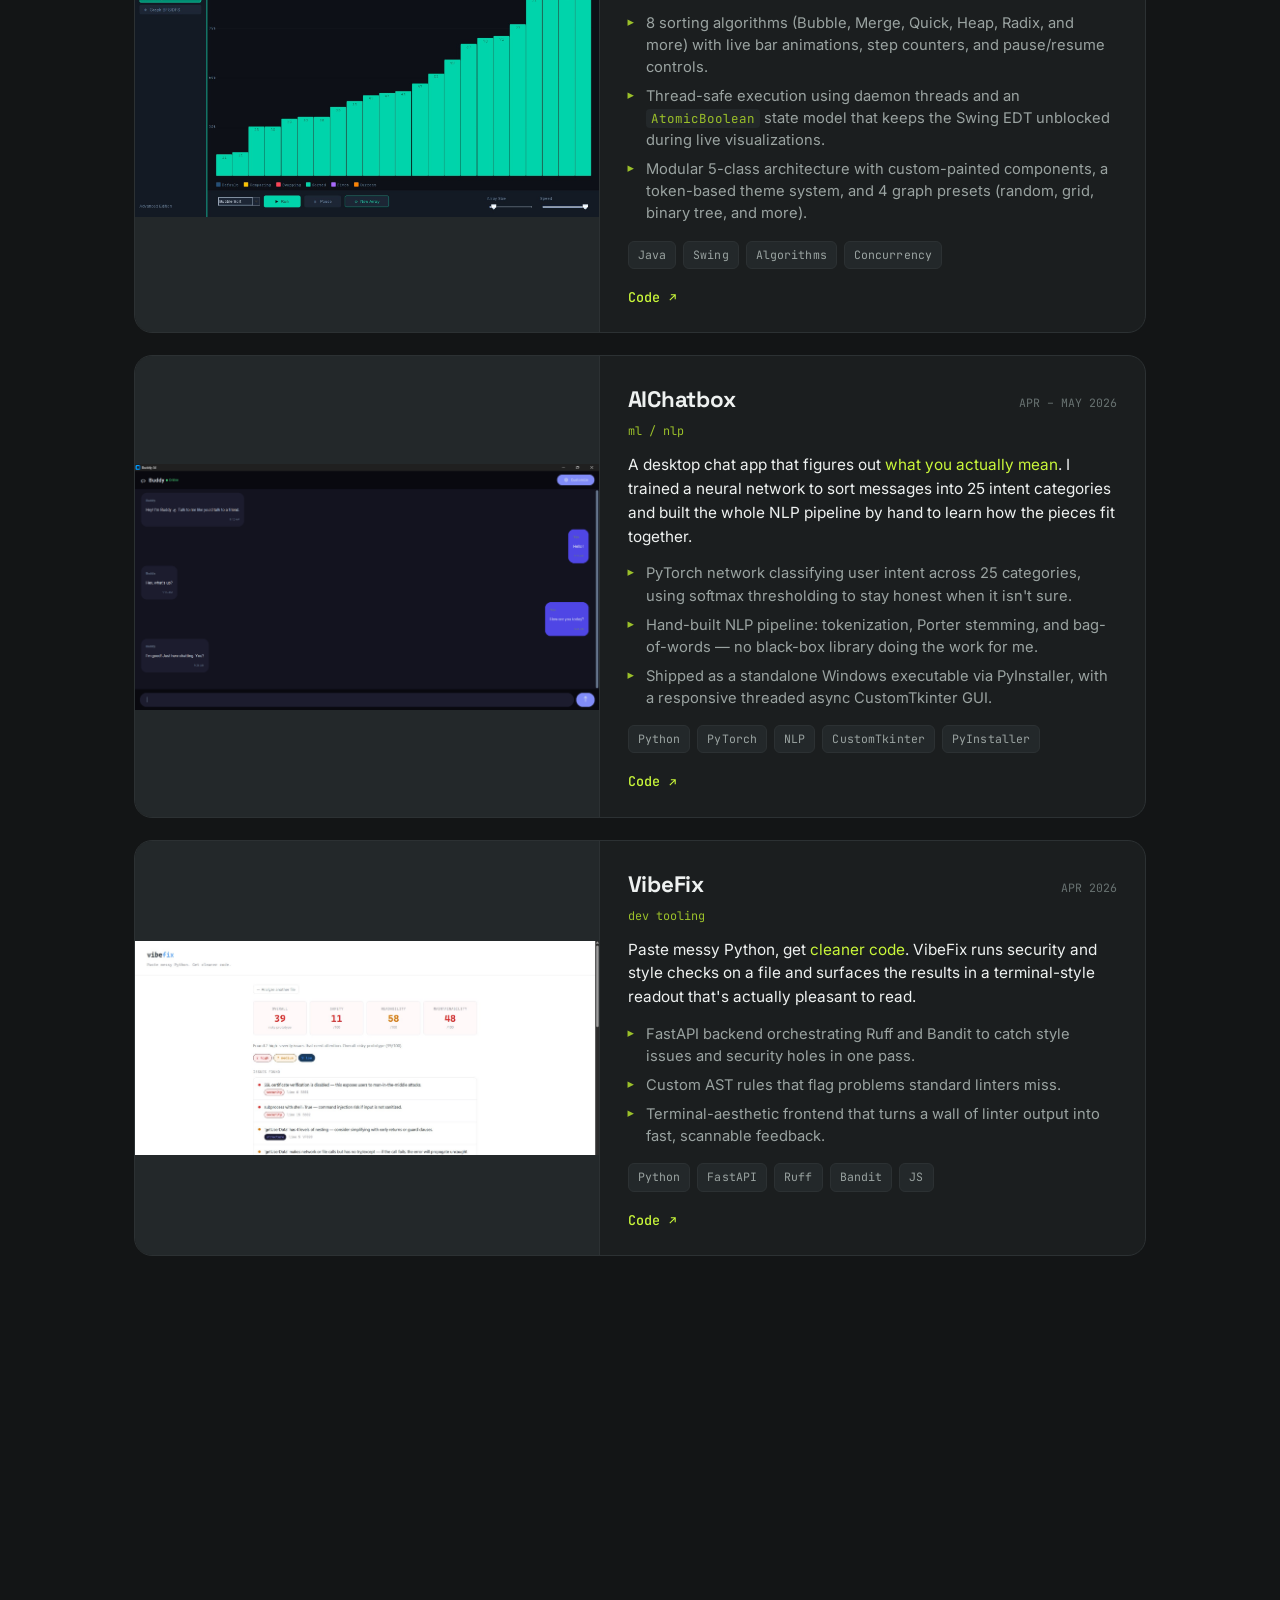
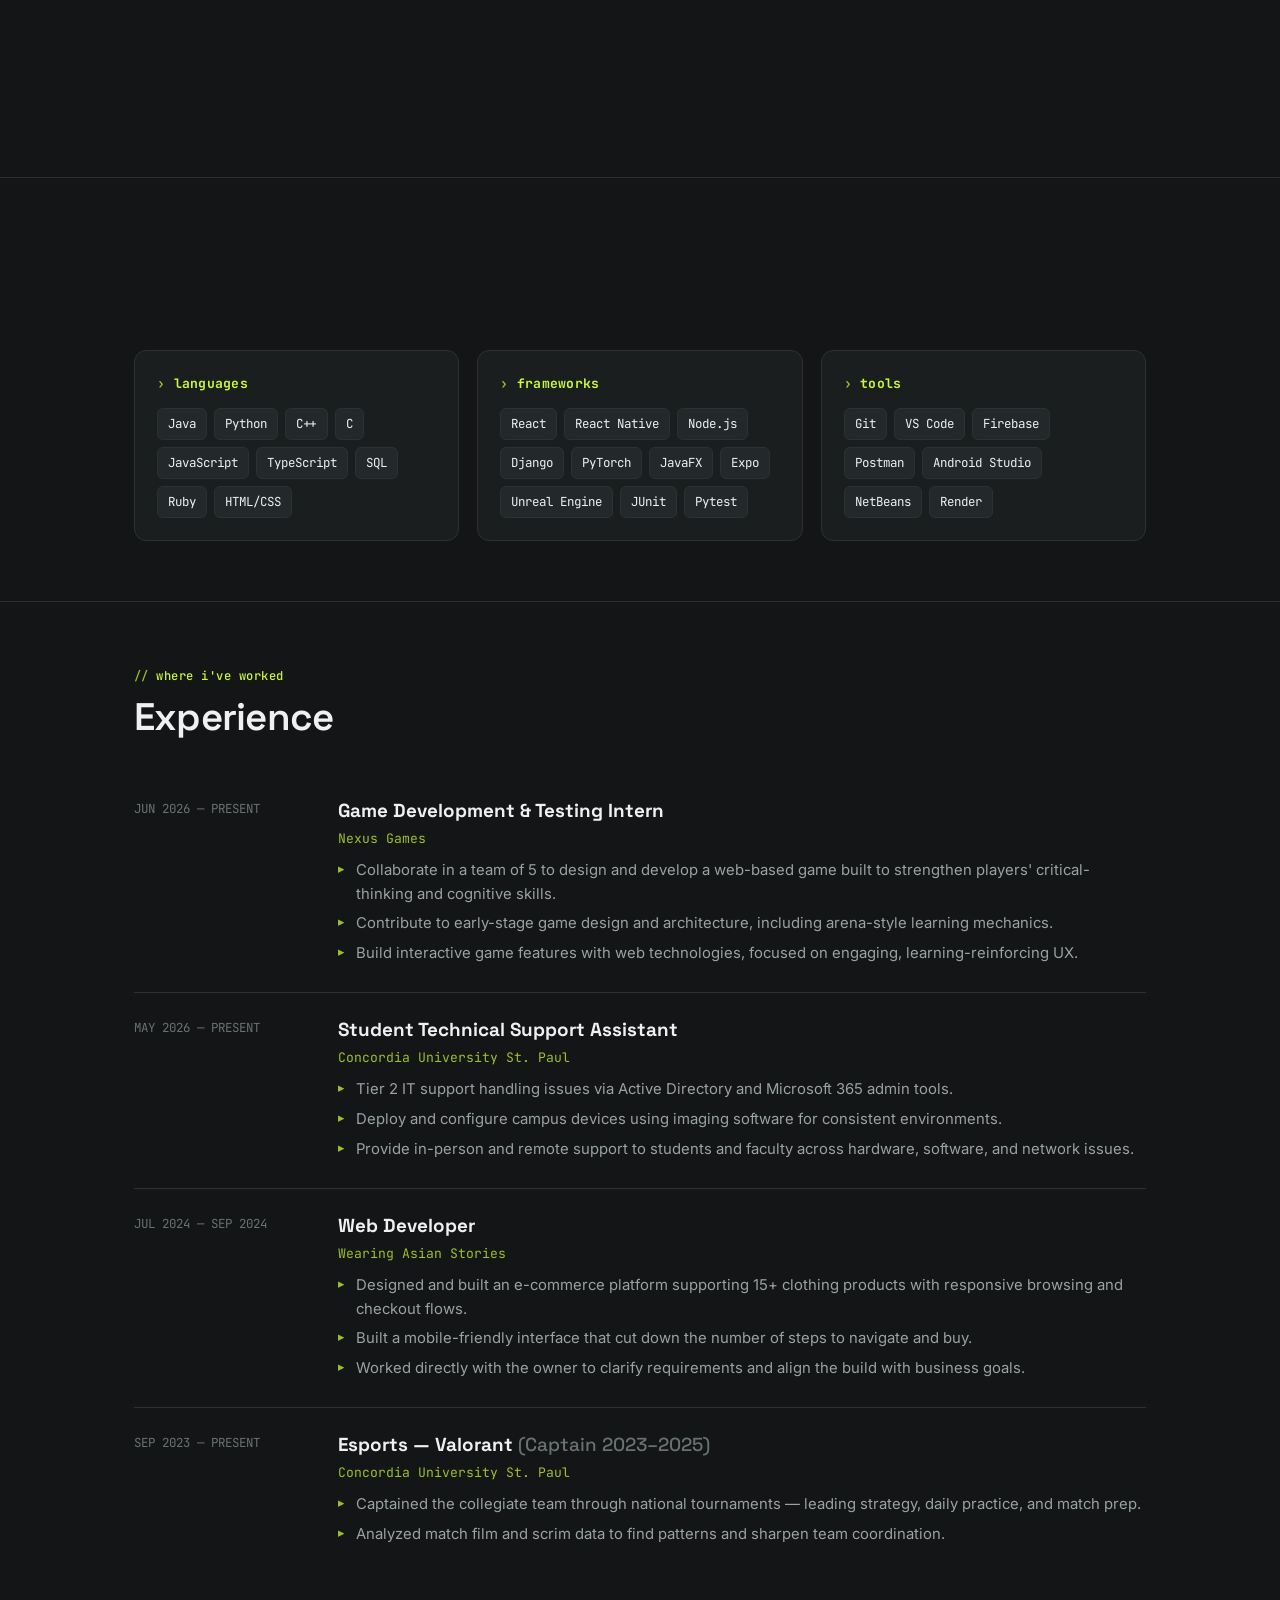
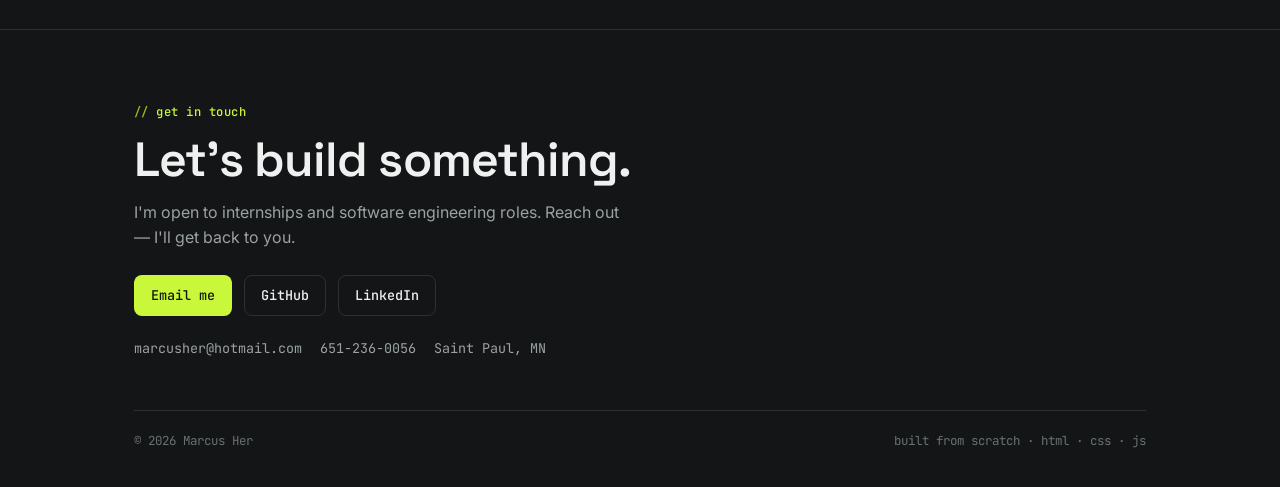
==== commit 966958a1: "Added projects and image readjustments" ====
--- a/index.html
+++ b/index.html
@@ -104,7 +104,33 @@
               <span class="tag">C++17</span><span class="tag">OpenGL</span><span class="tag">SDL2</span><span class="tag">GLSL</span>
             </div>
             <div class="card-links">
-              <a href="https://github.com/MarcusHawj" target="_blank" rel="noopener" class="link-accent">Code
+              <a href="https://github.com/MarcusHawj/Arena" target="_blank" rel="noopener" class="link-accent">Code
+                <svg width="13" height="13" viewBox="0 0 24 24" fill="none" stroke="currentColor" stroke-width="2"><path d="M7 17 17 7M9 7h8v8"/></svg>
+              </a>
+            </div>
+          </div>
+        </article>
+
+        <!-- DSA Visualizer -->
+        <article class="card reveal">
+          <div class="card-media"><img src="assets/project-dsavisual.jpg" alt="DSA Visualizer with animated sorting bars" /></div>
+          <div class="card-body">
+            <div class="card-top">
+              <h3>DSA Visualizer</h3>
+              <span class="card-when">MAY – JUN 2026</span>
+            </div>
+            <div class="card-kind">algorithms / visualization</div>
+            <p class="card-lede">A desktop app for <span class="hl">watching algorithms run</span>. Eight sorting algorithms and BFS/DFS graph traversal animate step by step, drawn by a rendering pipeline I built from scratch in Java Swing.</p>
+            <ul>
+              <li>8 sorting algorithms (Bubble, Merge, Quick, Heap, Radix, and more) with live bar animations, step counters, and pause/resume controls.</li>
+              <li>Thread-safe execution using daemon threads and an <code>AtomicBoolean</code> state model that keeps the Swing EDT unblocked during live visualizations.</li>
+              <li>Modular 5-class architecture with custom-painted components, a token-based theme system, and 4 graph presets (random, grid, binary tree, and more).</li>
+            </ul>
+            <div class="stack">
+              <span class="tag">Java</span><span class="tag">Swing</span><span class="tag">Algorithms</span><span class="tag">Concurrency</span>
+            </div>
+            <div class="card-links">
+              <a href="https://github.com/MarcusHawj/DSA-Visualizer" target="_blank" rel="noopener" class="link-accent">Code
                 <svg width="13" height="13" viewBox="0 0 24 24" fill="none" stroke="currentColor" stroke-width="2"><path d="M7 17 17 7M9 7h8v8"/></svg>
               </a>
             </div>
@@ -130,7 +156,7 @@
               <span class="tag">Python</span><span class="tag">PyTorch</span><span class="tag">NLP</span><span class="tag">CustomTkinter</span><span class="tag">PyInstaller</span>
             </div>
             <div class="card-links">
-              <a href="https://github.com/MarcusHawj" target="_blank" rel="noopener" class="link-accent">Code
+              <a href="https://github.com/MarcusHawj/AIChatbox" target="_blank" rel="noopener" class="link-accent">Code
                 <svg width="13" height="13" viewBox="0 0 24 24" fill="none" stroke="currentColor" stroke-width="2"><path d="M7 17 17 7M9 7h8v8"/></svg>
               </a>
             </div>
@@ -156,7 +182,7 @@
               <span class="tag">Python</span><span class="tag">FastAPI</span><span class="tag">Ruff</span><span class="tag">Bandit</span><span class="tag">JS</span>
             </div>
             <div class="card-links">
-              <a href="https://github.com/MarcusHawj" target="_blank" rel="noopener" class="link-accent">Code
+              <a href="https://github.com/MarcusHawj/Vibefix" target="_blank" rel="noopener" class="link-accent">Code
                 <svg width="13" height="13" viewBox="0 0 24 24" fill="none" stroke="currentColor" stroke-width="2"><path d="M7 17 17 7M9 7h8v8"/></svg>
               </a>
             </div>
@@ -182,7 +208,7 @@
               <span class="tag">React Native</span><span class="tag">Expo</span><span class="tag">Firebase RTDB</span>
             </div>
             <div class="card-links">
-              <a href="https://github.com/MarcusHawj" target="_blank" rel="noopener" class="link-accent">Code
+              <a href="https://github.com/MarcusHawj/WordDrop" target="_blank" rel="noopener" class="link-accent">Code
                 <svg width="13" height="13" viewBox="0 0 24 24" fill="none" stroke="currentColor" stroke-width="2"><path d="M7 17 17 7M9 7h8v8"/></svg>
               </a>
             </div>
--- a/style.css
+++ b/style.css
@@ -199,14 +199,22 @@
   transition: border-color 0.2s, transform 0.2s;
 }
 .card:hover { border-color: var(--accent-dim); transform: translateY(-3px); }
+
 .card-media {
+  position: relative;
   background: var(--surface-2);
   border-right: 1px solid var(--line);
   overflow: hidden;
-  min-height: 100%;
-  display: flex; align-items: center; justify-content: center;
-}
-.card-media img { width: 100%; height: 100%; object-fit: cover; }
+  min-height: 240px;
+}
+.card-media img {
+  position: absolute;
+  inset: 0;
+  width: 100%; height: 100%;
+  object-fit: contain;
+  object-position: center;
+  display: block;
+}
 .card-media.placeholder {
   position: relative;
   background:
@@ -229,6 +237,7 @@
 .card-kind { font-family: var(--font-mono); font-size: 0.74rem; color: var(--accent-dim); margin-bottom: 12px; }
 .card-lede { color: var(--text); font-size: 0.96rem; line-height: 1.55; margin: 0 0 14px; }
 .card-lede .hl { color: var(--accent); }
+.card-lede code, .card-body code { font-family: var(--font-mono); font-size: 0.85em; color: var(--accent-dim); background: var(--surface-2); padding: 1px 5px; border-radius: 4px; }
 
 .card-body ul {
   list-style: none; margin: 0 0 16px; padding: 0;
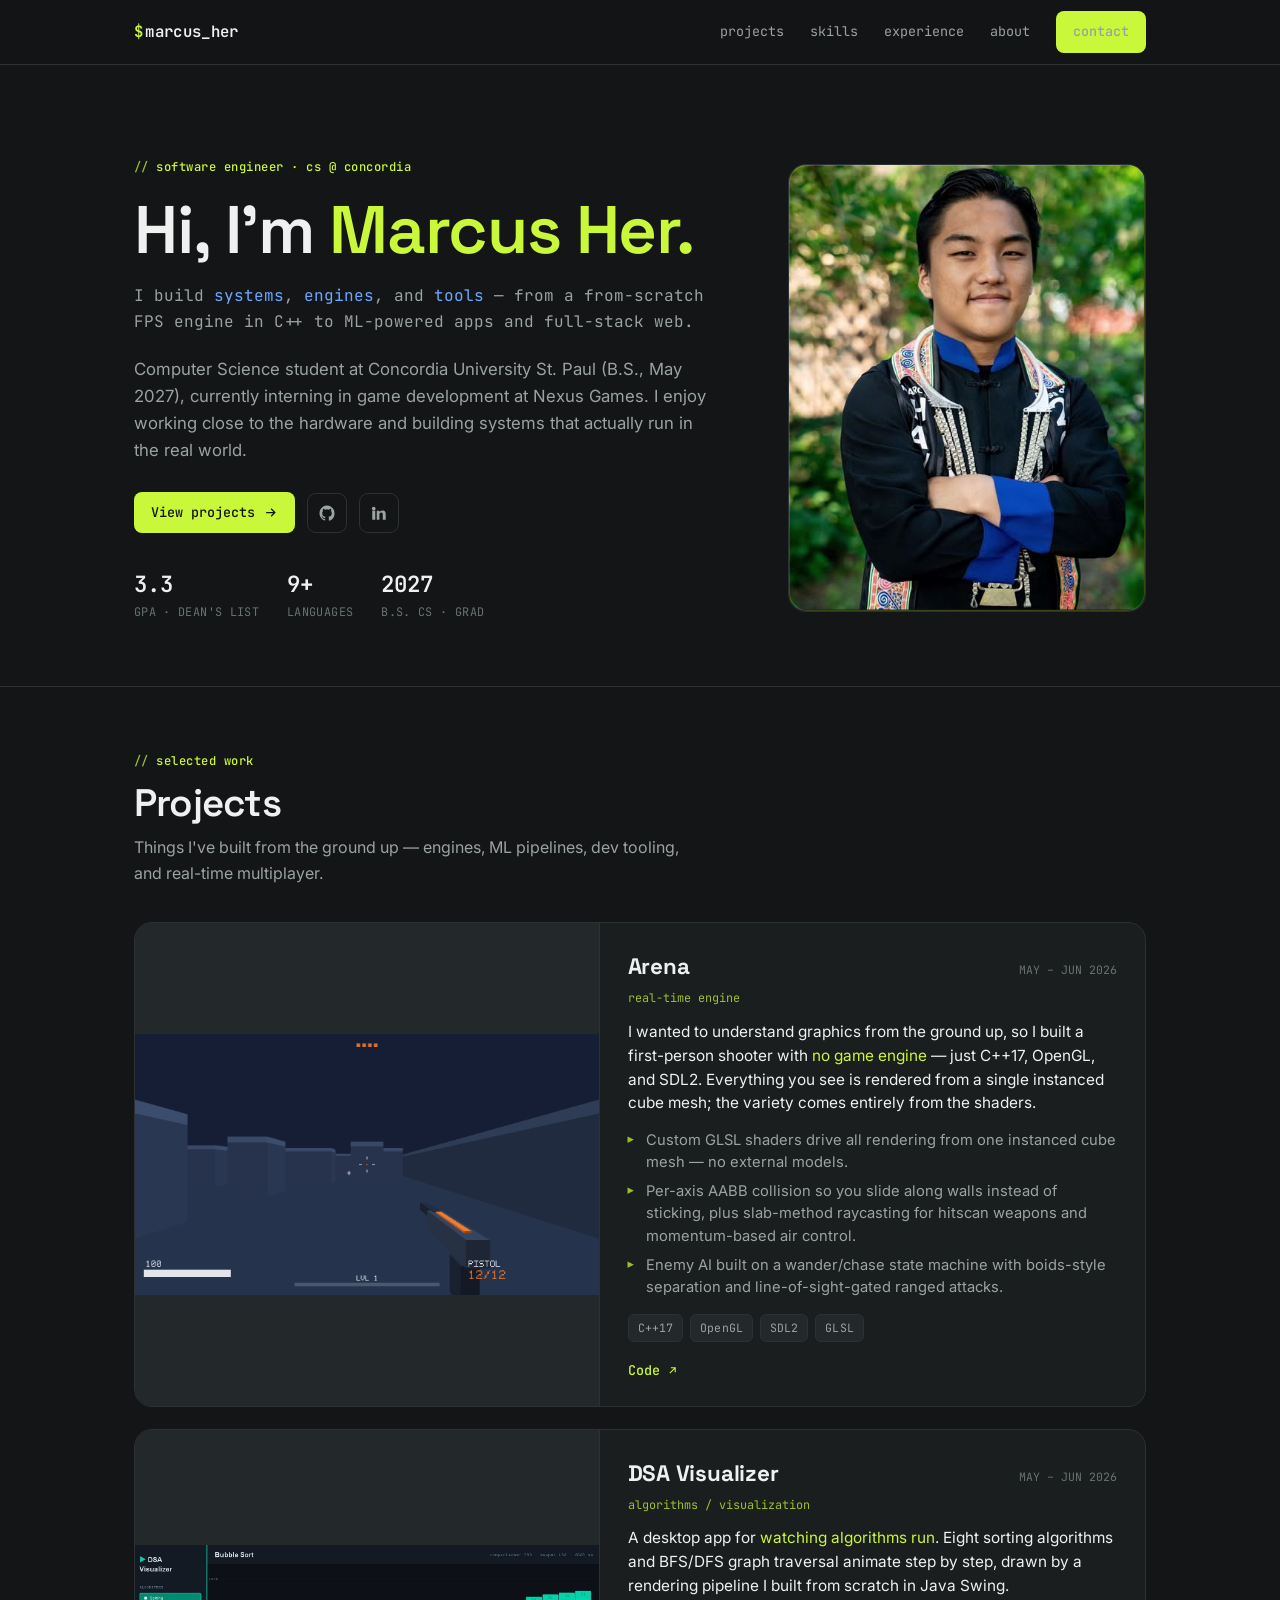
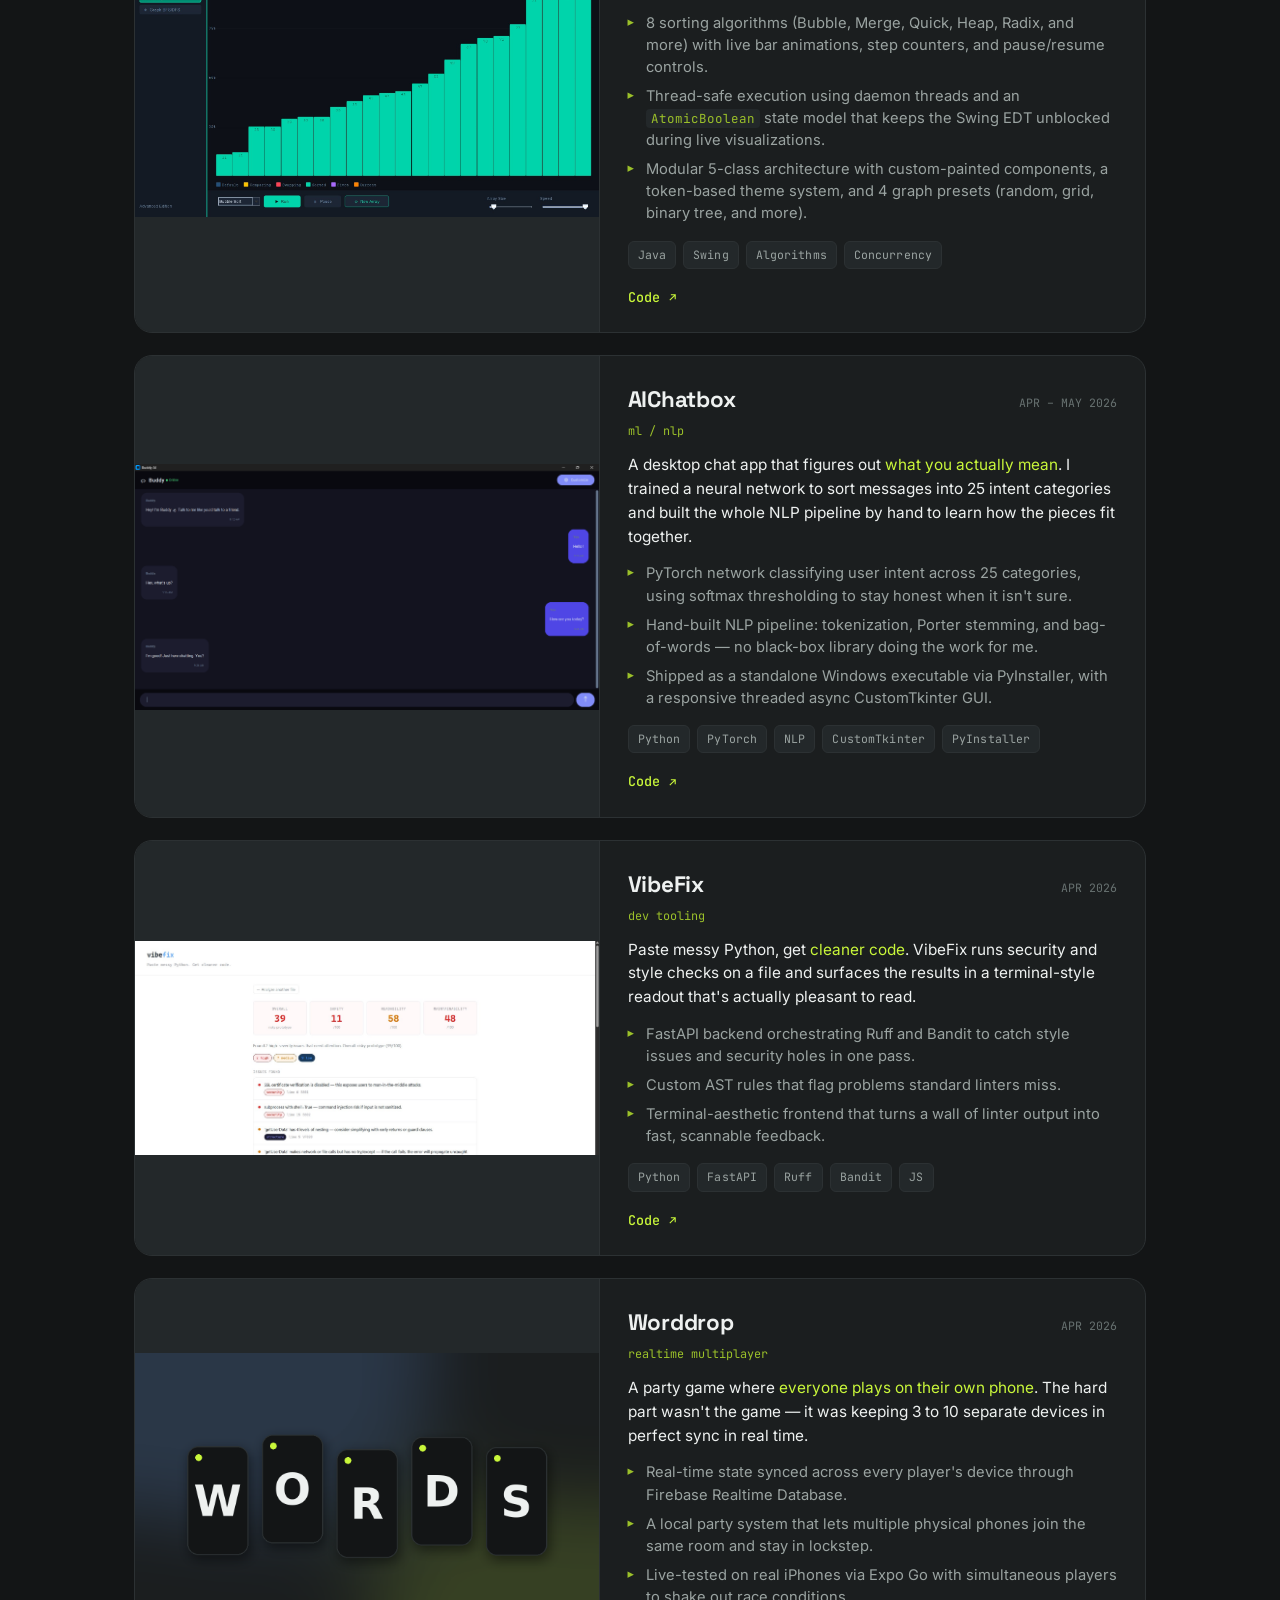
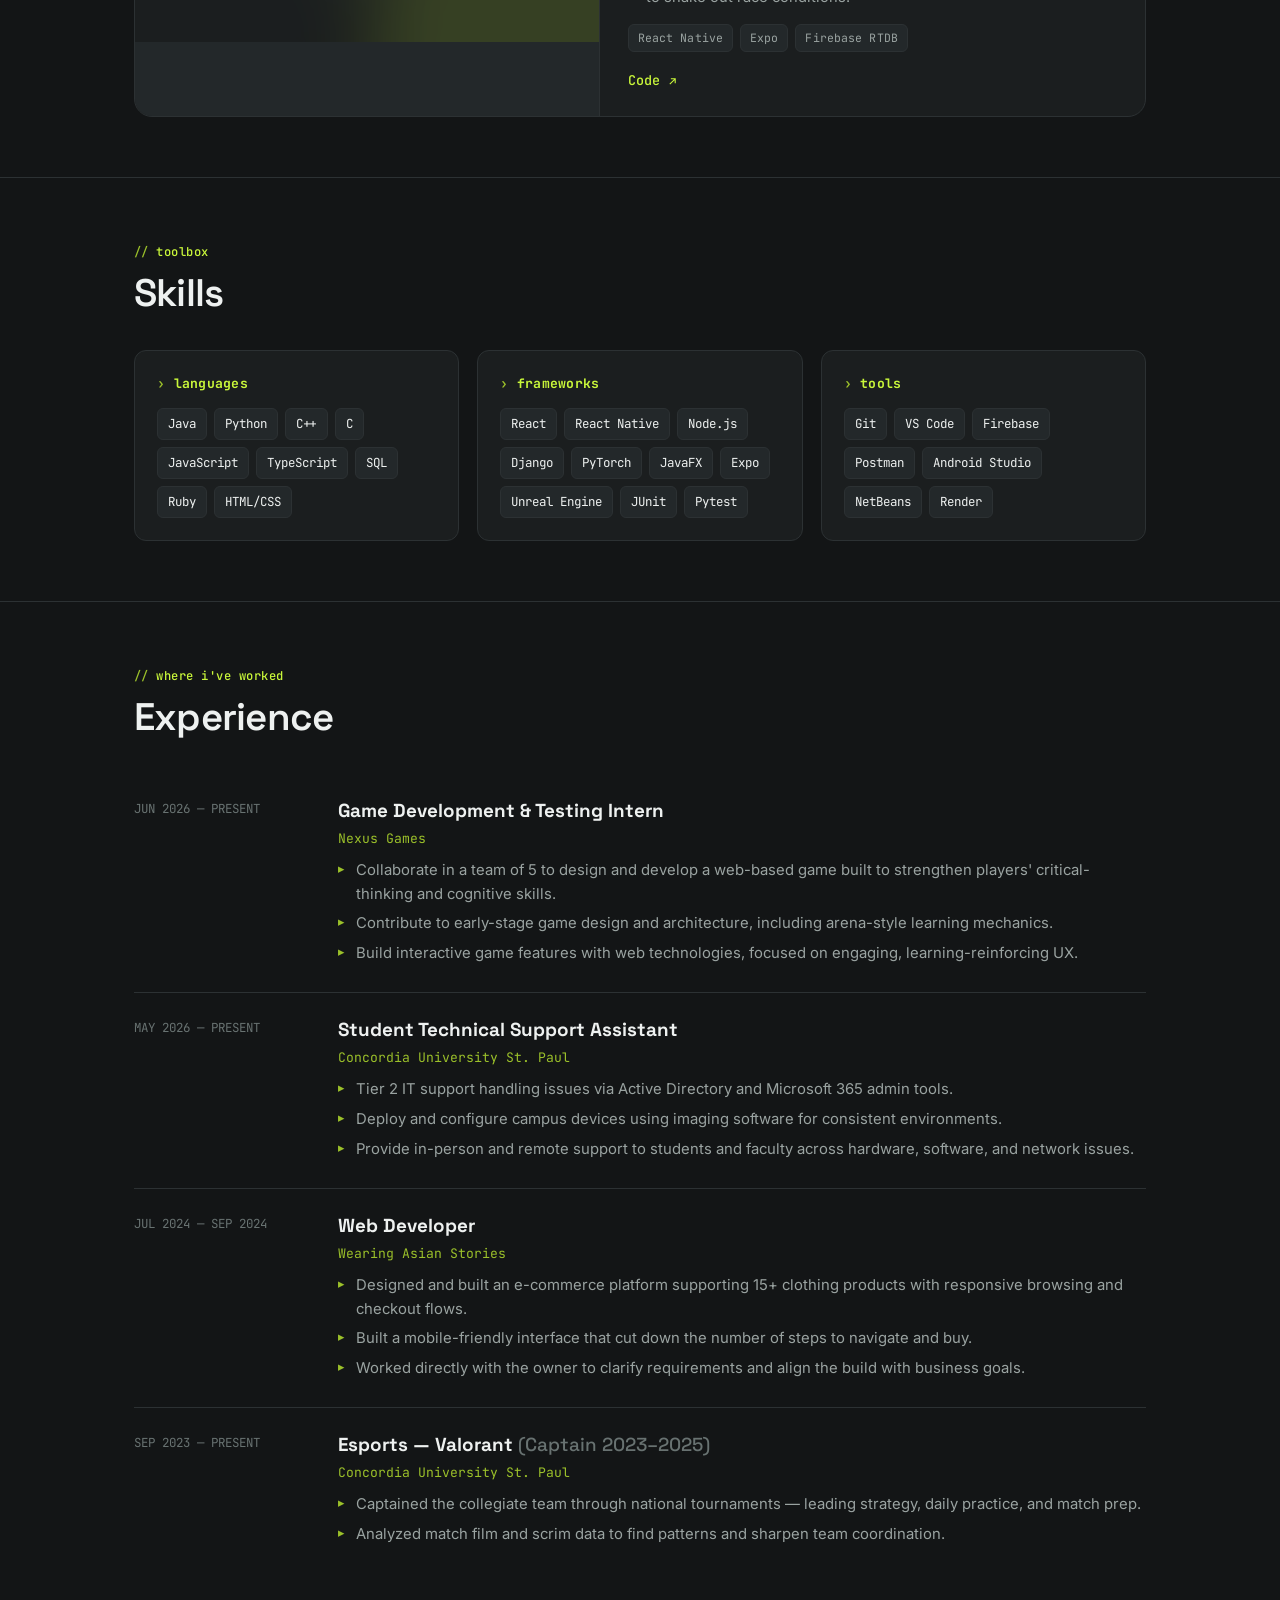
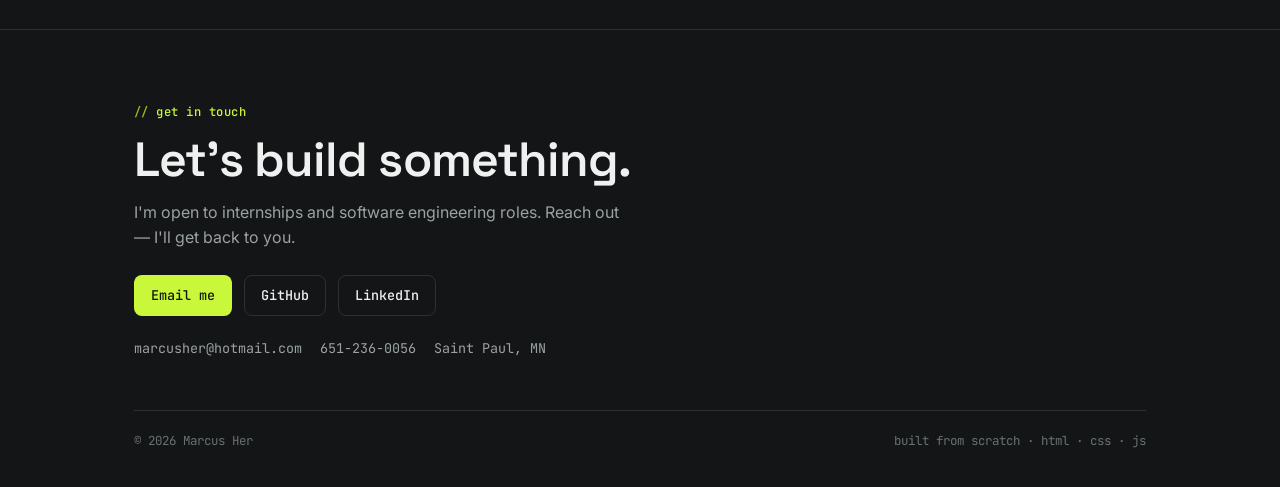
==== commit bff73001: "Update project timeline from JUL to JUN 2026" ====
--- a/index.html
+++ b/index.html
@@ -91,7 +91,7 @@
           <div class="card-body">
             <div class="card-top">
               <h3>Arena</h3>
-              <span class="card-when">MAY – JUL 2026</span>
+              <span class="card-when">MAY – JUN 2026</span>
             </div>
             <div class="card-kind">real-time engine</div>
             <p class="card-lede">I wanted to understand graphics from the ground up, so I built a first-person shooter with <span class="hl">no game engine</span> — just C++17, OpenGL, and SDL2. Everything you see is rendered from a single instanced cube mesh; the variety comes entirely from the shaders.</p>
